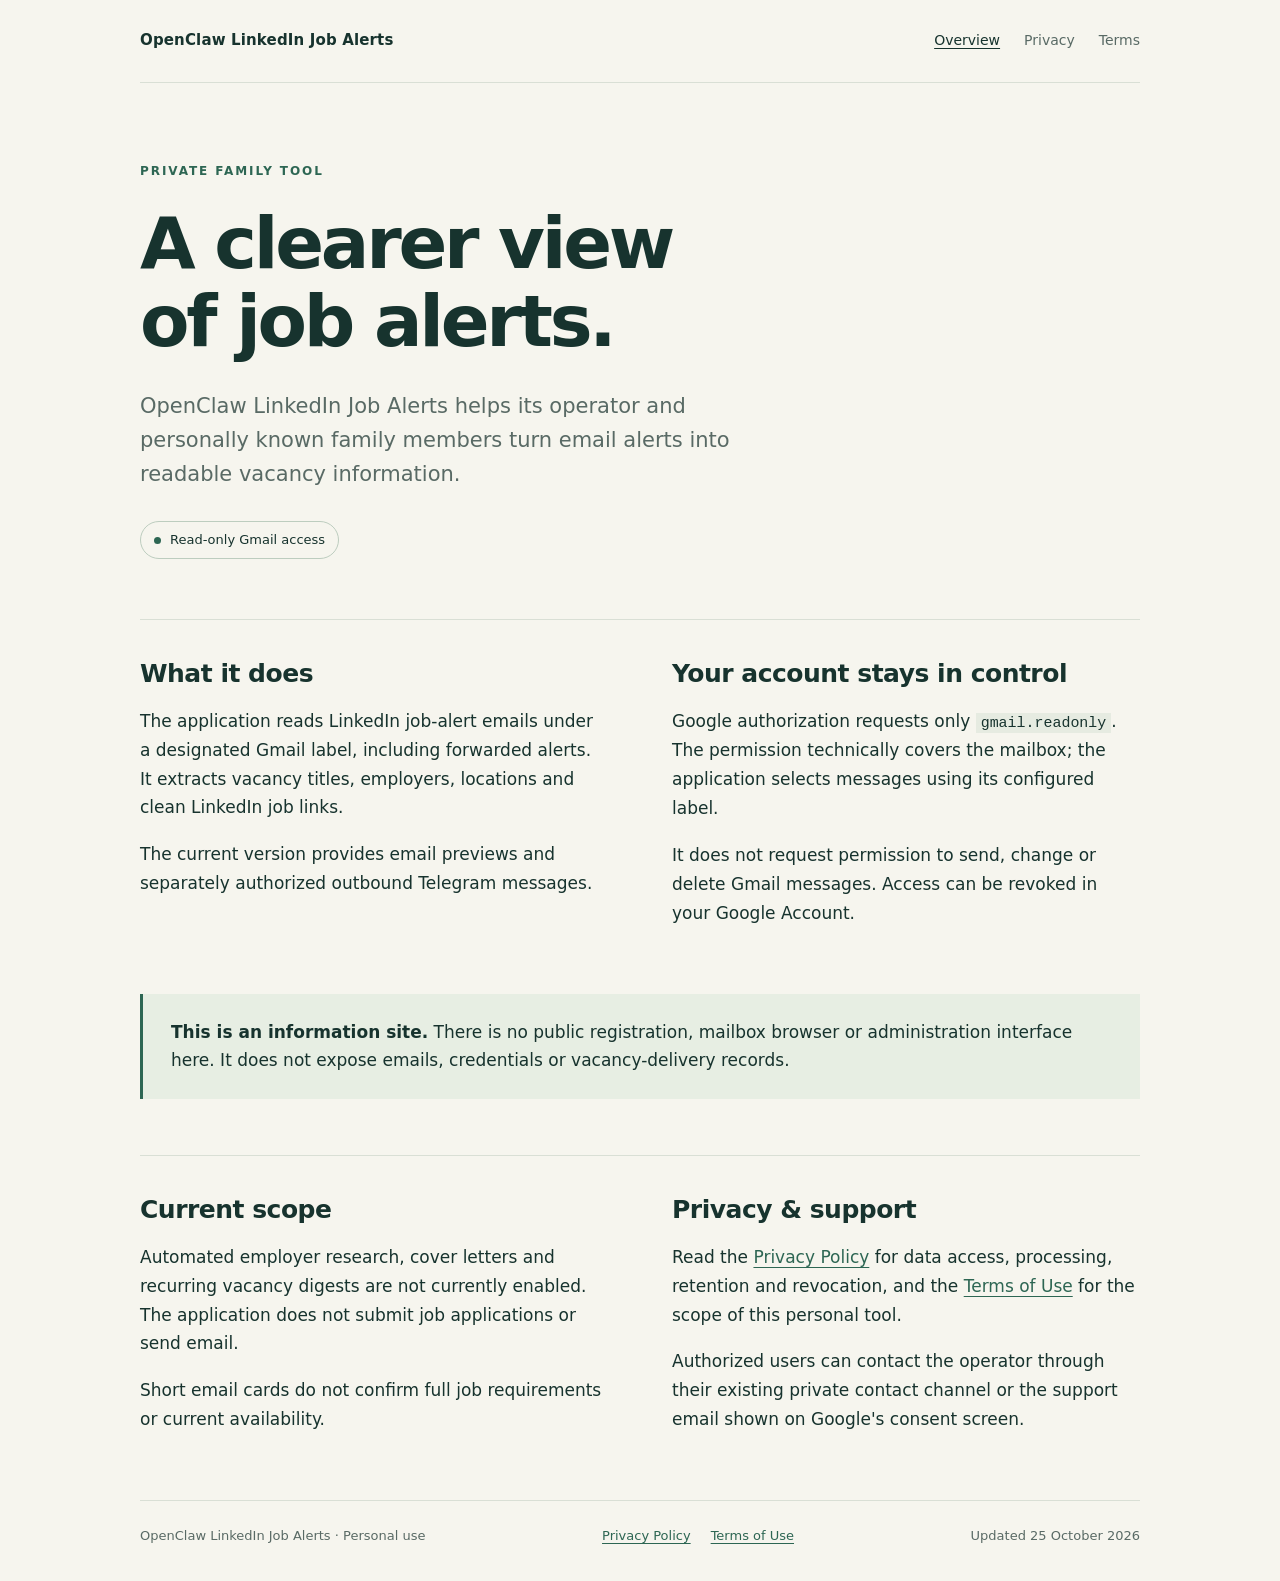
==== index.html @ b09e55c1 "Publish job-alert information and privacy pages" ====
<!doctype html>
<html lang="en">
<head>
  <meta charset="utf-8">
  <meta name="viewport" content="width=device-width,initial-scale=1">
  <meta name="description" content="Information about OpenClaw LinkedIn Job Alerts, a private family job-search assistant with read-only Gmail access.">
  <meta name="robots" content="noindex">
  <meta http-equiv="Content-Security-Policy" content="default-src 'none'; style-src 'self'; base-uri 'none'; form-action 'none'">
  <title>OpenClaw LinkedIn Job Alerts</title>
  <link rel="stylesheet" href="styles.css">
</head>
<body>
  <a class="skip" href="#main">Skip to content</a>
  <div class="wrap">
    <header class="header"><a class="brand" href="./">OpenClaw LinkedIn Job Alerts</a><nav class="nav" aria-label="Main"><a href="./" aria-current="page">Overview</a><a href="privacy.html">Privacy</a><a href="terms.html">Terms</a></nav></header>
    <main id="main">
      <section class="hero" aria-labelledby="title">
        <p class="eyebrow">Private family tool</p>
        <h1 id="title">A clearer view<br>of job alerts.</h1>
        <p class="intro">OpenClaw LinkedIn Job Alerts helps its operator and personally known family members turn email alerts into readable vacancy information.</p>
        <span class="pill"><span class="dot" aria-hidden="true"></span>Read-only Gmail access</span>
      </section>
      <section class="split" aria-label="How the application works">
        <div><h2>What it does</h2><p>The application reads LinkedIn job-alert emails under a designated Gmail label, including forwarded alerts. It extracts vacancy titles, employers, locations and clean LinkedIn job links.</p><p>The current version provides email previews and separately authorized outbound Telegram messages.</p></div>
        <div><h2>Your account stays in control</h2><p>Google authorization requests only <code>gmail.readonly</code>. The permission technically covers the mailbox; the application selects messages using its configured label.</p><p>It does not request permission to send, change or delete Gmail messages. Access can be revoked in your Google Account.</p></div>
      </section>
      <aside class="note"><p><strong>This is an information site.</strong> There is no public registration, mailbox browser or administration interface here. It does not expose emails, credentials or vacancy-delivery records.</p></aside>
      <section class="split" aria-label="Current scope and support">
        <div><h2>Current scope</h2><p>Automated employer research, cover letters and recurring vacancy digests are not currently enabled. The application does not submit job applications or send email.</p><p>Short email cards do not confirm full job requirements or current availability.</p></div>
        <div><h2>Privacy &amp; support</h2><p>Read the <a href="privacy.html">Privacy Policy</a> for data access, processing, retention and revocation, and the <a href="terms.html">Terms of Use</a> for the scope of this personal tool.</p><p>Authorized users can contact the operator through their existing private contact channel or the support email shown on Google's consent screen.</p></div>
      </section>
    </main>
    <footer class="footer"><span>OpenClaw LinkedIn Job Alerts · Personal use</span><nav aria-label="Legal"><a href="privacy.html">Privacy Policy</a><a href="terms.html">Terms of Use</a></nav><span>Updated 25 October 2026</span></footer>
  </div>
</body>
</html>
---- styles.css ----
:root{color-scheme:light;--ink:#17332e;--muted:#596a65;--paper:#f6f5ee;--line:#d9dfd5;--accent:#2d6653;--wash:#e7eee3}
*{box-sizing:border-box}html{scroll-behavior:smooth}body{margin:0;background:var(--paper);color:var(--ink);font:17px/1.7 system-ui,-apple-system,BlinkMacSystemFont,"Segoe UI",sans-serif}a{color:var(--accent);text-underline-offset:.22em}a:hover{text-decoration-thickness:2px}a:focus-visible{outline:3px solid #b66a24;outline-offset:5px}.skip{position:absolute;left:1rem;top:-5rem;padding:.5rem 1rem;background:white;z-index:2}.skip:focus{top:1rem}.wrap{max-width:1080px;margin:auto;padding:0 40px}.header{display:flex;justify-content:space-between;align-items:center;gap:24px;padding-top:28px;padding-bottom:28px;border-bottom:1px solid var(--line)}.brand{color:var(--ink);text-decoration:none;font-size:15px;font-weight:700;letter-spacing:.01em}.nav{display:flex;gap:24px;font-size:14px;flex-wrap:wrap}.nav a{text-decoration:none;color:var(--muted)}.nav a[aria-current=page]{color:var(--ink);text-decoration:underline}.eyebrow{font-size:12px;font-weight:700;letter-spacing:.16em;text-transform:uppercase;color:var(--accent);margin:0 0 24px}.hero{padding:78px 0 60px}.hero h1{font-size:clamp(42px,6vw,72px);line-height:1.08;letter-spacing:-.045em;font-weight:650;margin:0 0 30px;max-width:800px}.intro{max-width:660px;font-size:21px;line-height:1.6;color:var(--muted)}.pill{display:inline-flex;align-items:center;gap:9px;font-size:13px;padding:7px 13px;border:1px solid #bdcdbf;border-radius:99px;margin-top:12px}.dot{width:7px;height:7px;border-radius:50%;background:var(--accent)}.split{display:grid;grid-template-columns:1fr 1fr;gap:64px;border-top:1px solid var(--line);padding:38px 0 48px}.split h2{font-size:25px;line-height:1.3;margin:0 0 16px;letter-spacing:-.02em}p{margin:0 0 18px}ul{margin:0;padding-left:21px}li{padding-left:5px;margin:8px 0}.note{background:var(--wash);border-left:3px solid var(--accent);padding:24px 28px;margin:0 0 56px}.note p:last-child{margin:0}code{font-size:.88em;background:#e6ebe1;padding:2px 5px;overflow-wrap:anywhere}.footer{display:flex;justify-content:space-between;gap:20px;flex-wrap:wrap;border-top:1px solid var(--line);padding:24px 0 34px;color:var(--muted);font-size:13px}.footer nav{display:flex;gap:20px}.legal{max-width:760px;padding:60px 0 64px}.legal h1{font-size:clamp(36px,5vw,52px);line-height:1.15;letter-spacing:-.035em;margin:0 0 14px}.updated{font-size:14px;color:var(--muted);margin-bottom:36px}.legal h2{font-size:22px;line-height:1.4;margin:36px 0 12px;letter-spacing:-.015em}.legal .lead{font-size:20px;color:var(--muted);margin-bottom:32px}.small{font-size:14px;color:var(--muted)}@media(max-width:700px){.wrap{padding:0 22px}.header{align-items:flex-start;flex-direction:column;gap:14px;padding-top:22px;padding-bottom:22px}.nav{gap:20px}.hero{padding:48px 0 38px}.hero h1{font-size:44px}.intro{font-size:19px}.split{grid-template-columns:1fr;gap:32px;padding:30px 0}.note{padding:20px;margin-bottom:36px}.legal{padding:40px 0}.footer{gap:12px}.footer nav{width:100%}}@media(prefers-reduced-motion:reduce){html{scroll-behavior:auto}}
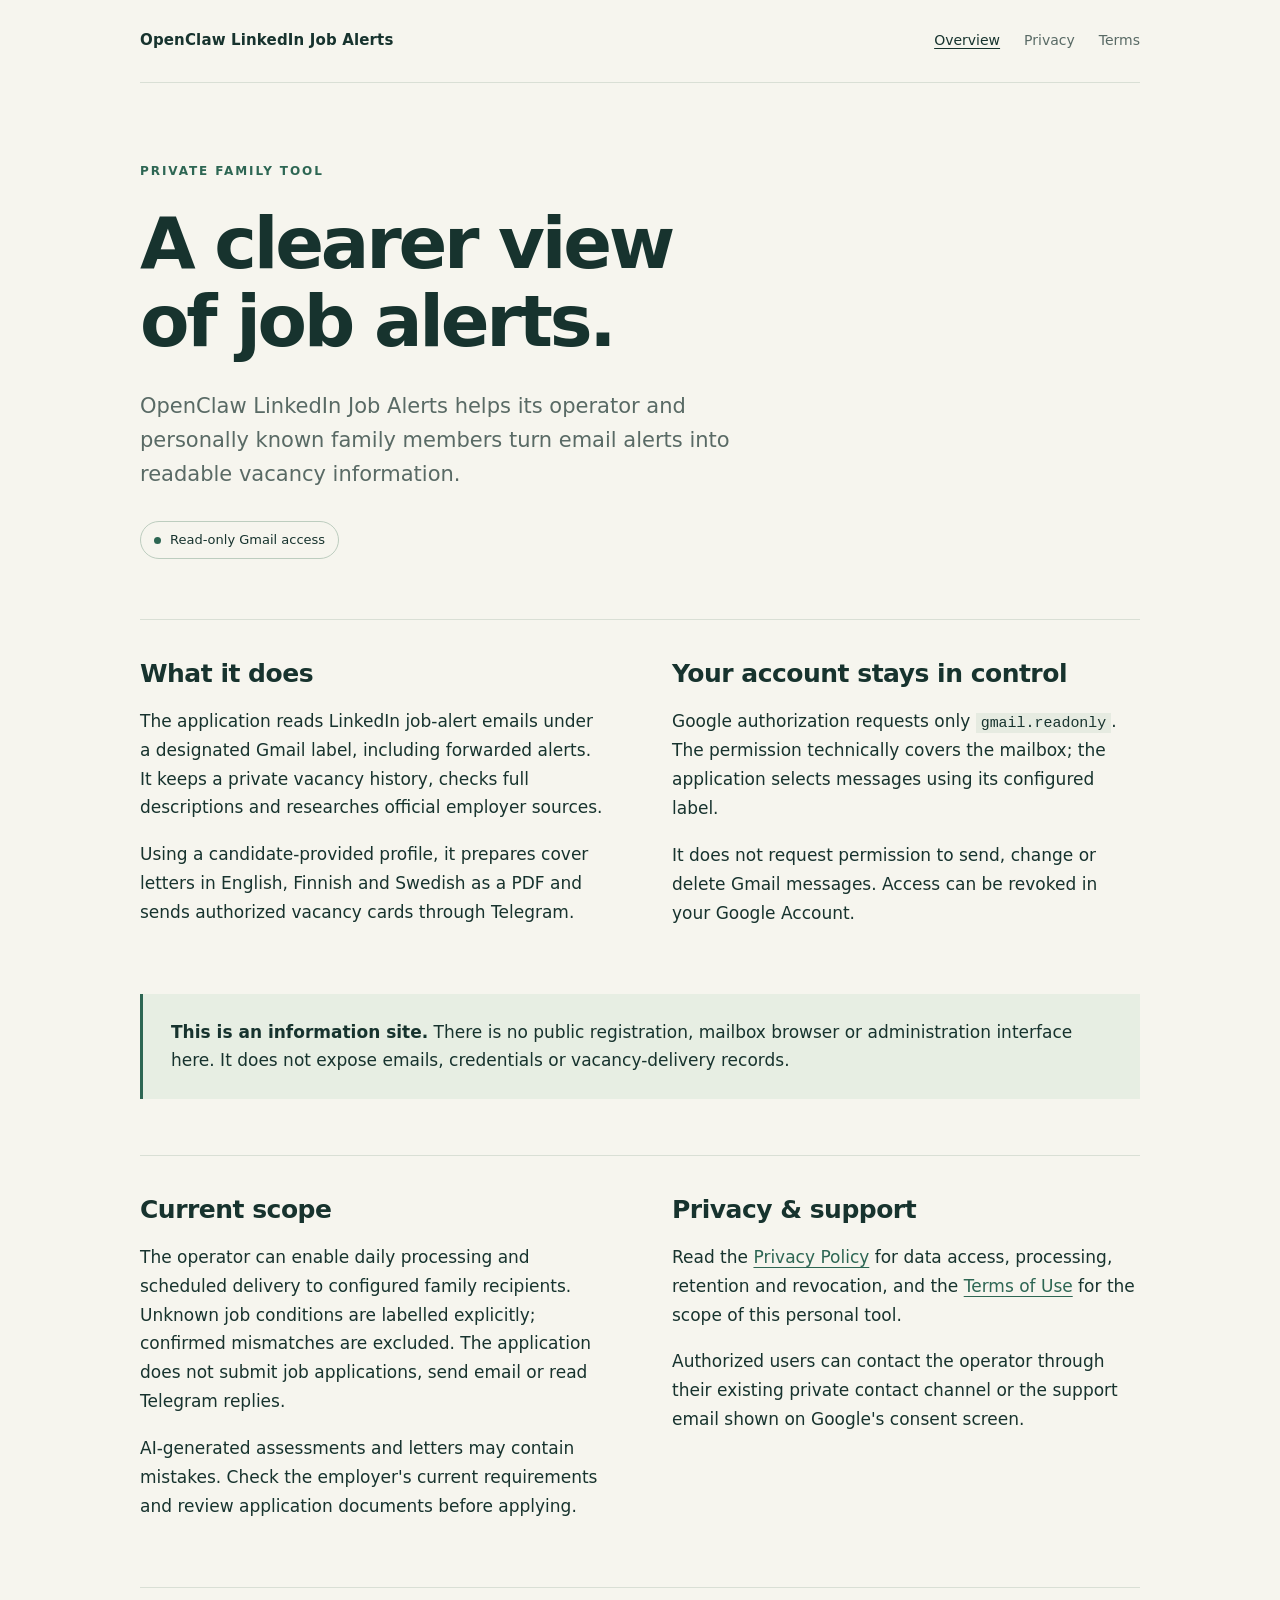
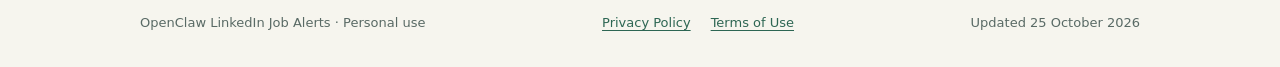
==== commit 1cec5013: "Update notices for authorized daily job processing" ====
--- a/index.html
+++ b/index.html
@@ -3,6 +3,7 @@
 <head>
   <meta charset="utf-8">
   <meta name="viewport" content="width=device-width,initial-scale=1">
+  <meta name="google-site-verification" content="l6ptjcAcxrdDgx9juAm-OKprZE5Z-lQ_POoNAWF2fSk">
   <meta name="description" content="Information about OpenClaw LinkedIn Job Alerts, a private family job-search assistant with read-only Gmail access.">
   <meta name="robots" content="noindex">
   <meta http-equiv="Content-Security-Policy" content="default-src 'none'; style-src 'self'; base-uri 'none'; form-action 'none'">
@@ -21,12 +22,12 @@
         <span class="pill"><span class="dot" aria-hidden="true"></span>Read-only Gmail access</span>
       </section>
       <section class="split" aria-label="How the application works">
-        <div><h2>What it does</h2><p>The application reads LinkedIn job-alert emails under a designated Gmail label, including forwarded alerts. It extracts vacancy titles, employers, locations and clean LinkedIn job links.</p><p>The current version provides email previews and separately authorized outbound Telegram messages.</p></div>
+        <div><h2>What it does</h2><p>The application reads LinkedIn job-alert emails under a designated Gmail label, including forwarded alerts. It keeps a private vacancy history, checks full descriptions and researches official employer sources.</p><p>Using a candidate-provided profile, it prepares cover letters in English, Finnish and Swedish as a PDF and sends authorized vacancy cards through Telegram.</p></div>
         <div><h2>Your account stays in control</h2><p>Google authorization requests only <code>gmail.readonly</code>. The permission technically covers the mailbox; the application selects messages using its configured label.</p><p>It does not request permission to send, change or delete Gmail messages. Access can be revoked in your Google Account.</p></div>
       </section>
       <aside class="note"><p><strong>This is an information site.</strong> There is no public registration, mailbox browser or administration interface here. It does not expose emails, credentials or vacancy-delivery records.</p></aside>
       <section class="split" aria-label="Current scope and support">
-        <div><h2>Current scope</h2><p>Automated employer research, cover letters and recurring vacancy digests are not currently enabled. The application does not submit job applications or send email.</p><p>Short email cards do not confirm full job requirements or current availability.</p></div>
+        <div><h2>Current scope</h2><p>The operator can enable daily processing and scheduled delivery to configured family recipients. Unknown job conditions are labelled explicitly; confirmed mismatches are excluded. The application does not submit job applications, send email or read Telegram replies.</p><p>AI-generated assessments and letters may contain mistakes. Check the employer's current requirements and review application documents before applying.</p></div>
         <div><h2>Privacy &amp; support</h2><p>Read the <a href="privacy.html">Privacy Policy</a> for data access, processing, retention and revocation, and the <a href="terms.html">Terms of Use</a> for the scope of this personal tool.</p><p>Authorized users can contact the operator through their existing private contact channel or the support email shown on Google's consent screen.</p></div>
       </section>
     </main>
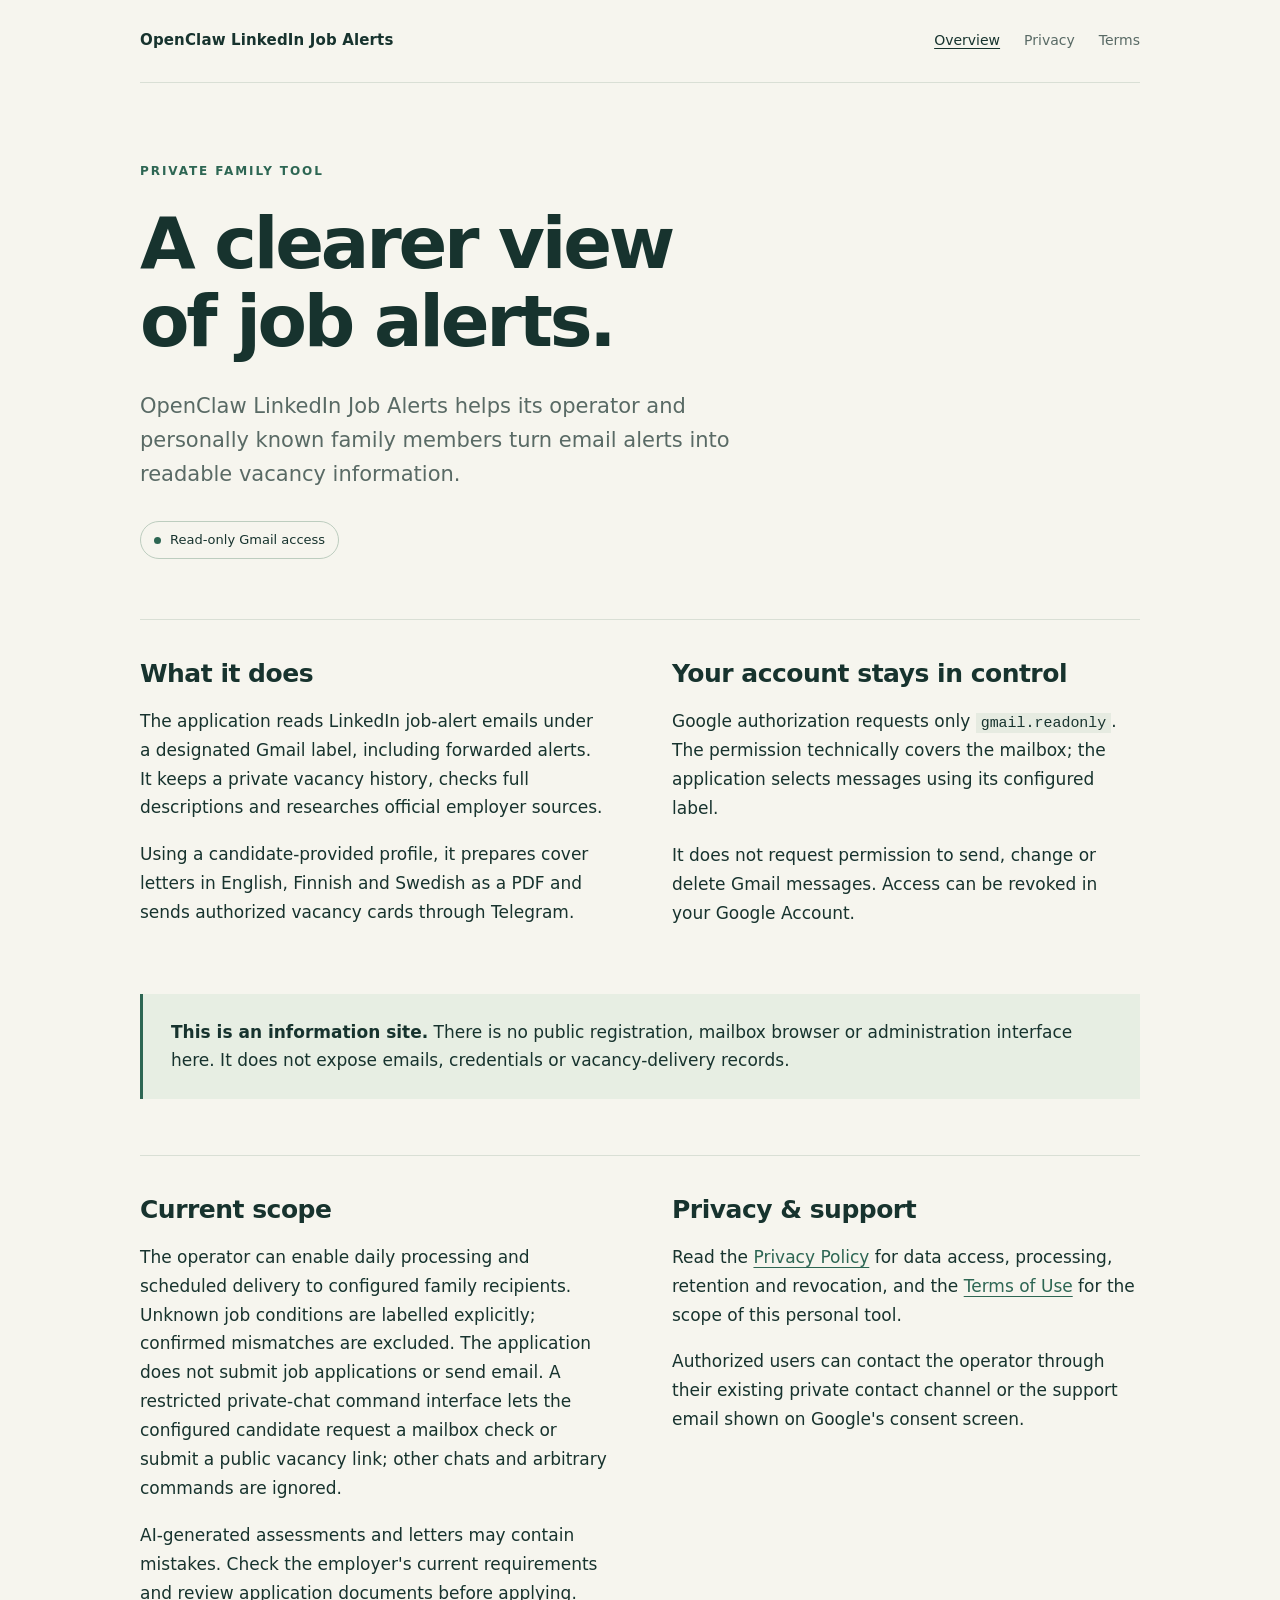
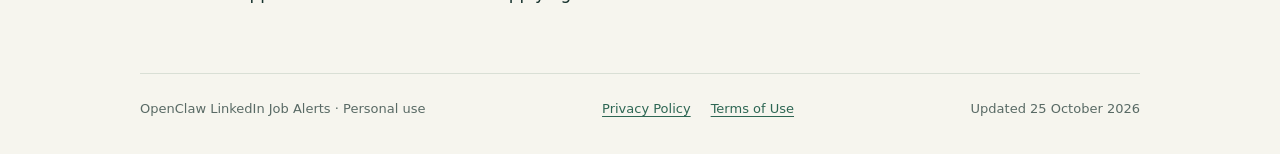
==== commit 4aa709ed: "Describe restricted candidate commands in public notices" ====
--- a/index.html
+++ b/index.html
@@ -27,7 +27,7 @@
       </section>
       <aside class="note"><p><strong>This is an information site.</strong> There is no public registration, mailbox browser or administration interface here. It does not expose emails, credentials or vacancy-delivery records.</p></aside>
       <section class="split" aria-label="Current scope and support">
-        <div><h2>Current scope</h2><p>The operator can enable daily processing and scheduled delivery to configured family recipients. Unknown job conditions are labelled explicitly; confirmed mismatches are excluded. The application does not submit job applications, send email or read Telegram replies.</p><p>AI-generated assessments and letters may contain mistakes. Check the employer's current requirements and review application documents before applying.</p></div>
+        <div><h2>Current scope</h2><p>The operator can enable daily processing and scheduled delivery to configured family recipients. Unknown job conditions are labelled explicitly; confirmed mismatches are excluded. The application does not submit job applications or send email. A restricted private-chat command interface lets the configured candidate request a mailbox check or submit a public vacancy link; other chats and arbitrary commands are ignored.</p><p>AI-generated assessments and letters may contain mistakes. Check the employer's current requirements and review application documents before applying.</p></div>
         <div><h2>Privacy &amp; support</h2><p>Read the <a href="privacy.html">Privacy Policy</a> for data access, processing, retention and revocation, and the <a href="terms.html">Terms of Use</a> for the scope of this personal tool.</p><p>Authorized users can contact the operator through their existing private contact channel or the support email shown on Google's consent screen.</p></div>
       </section>
     </main>
